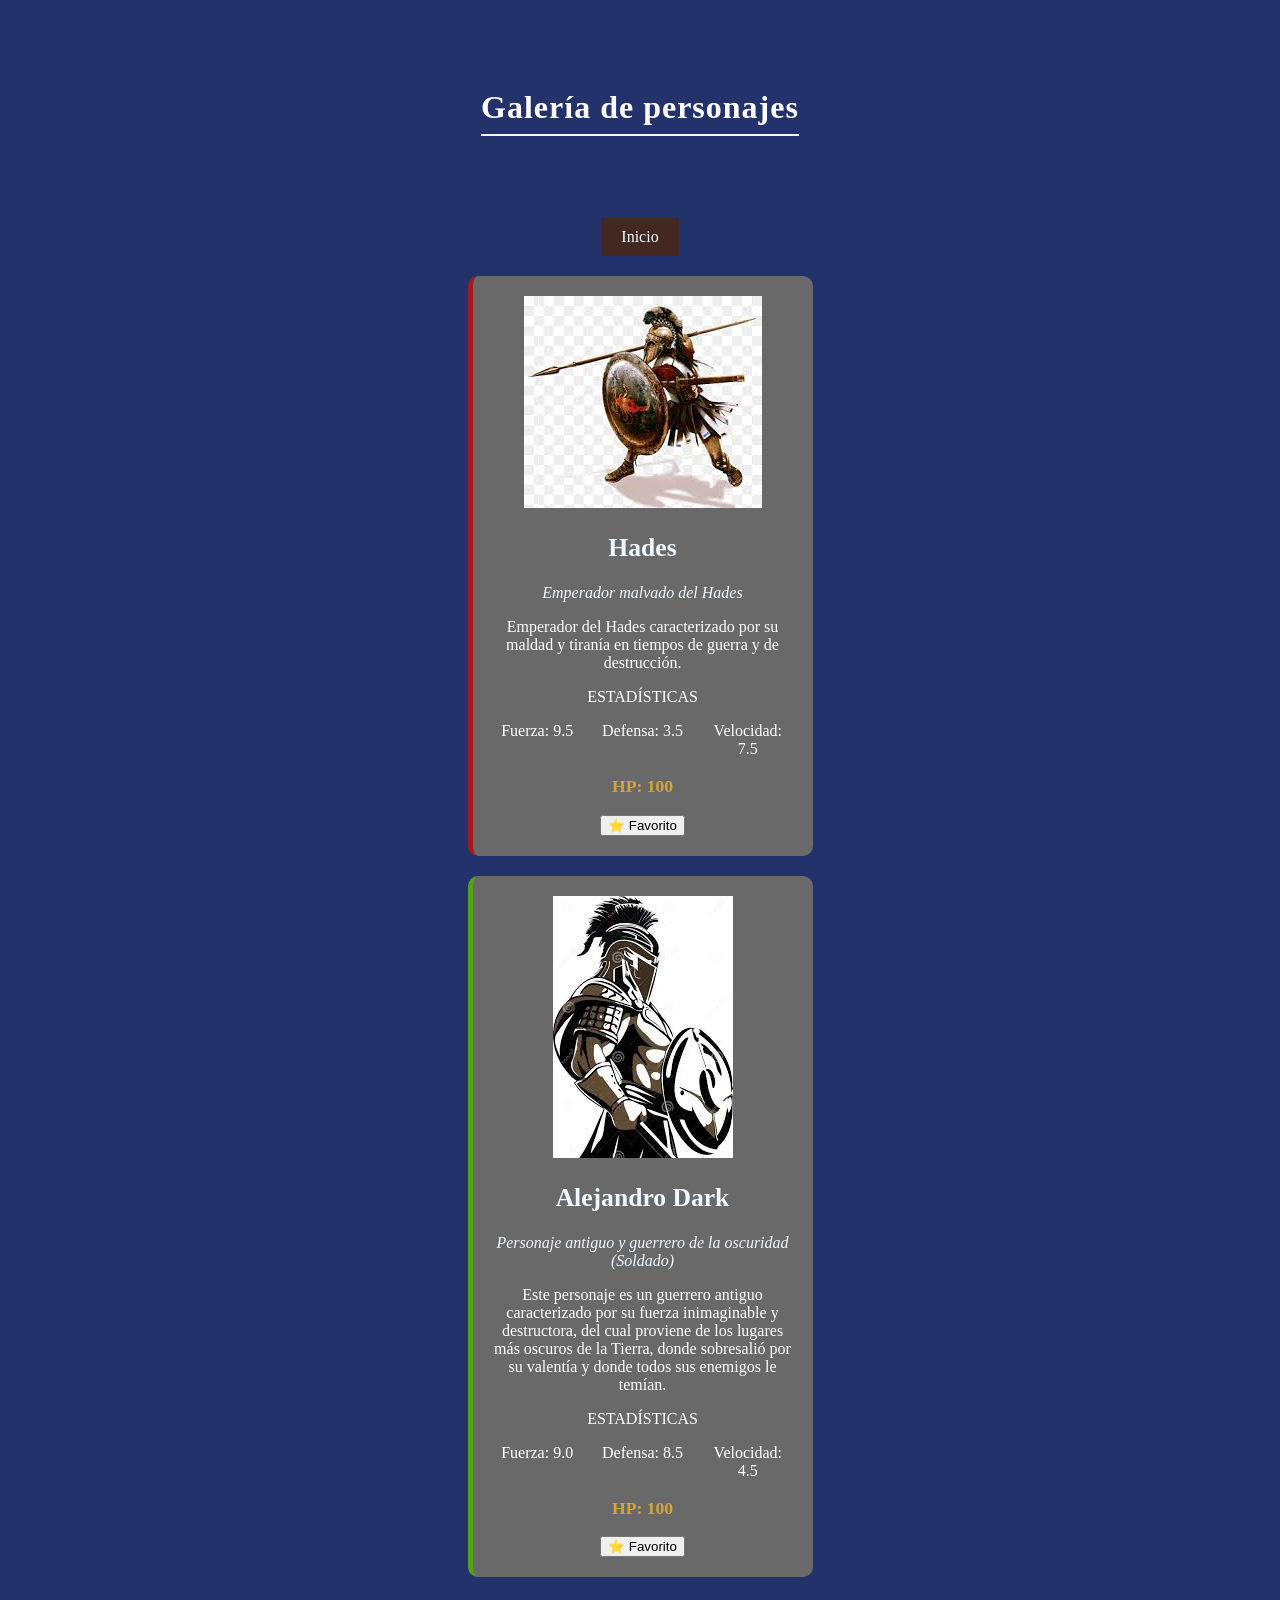
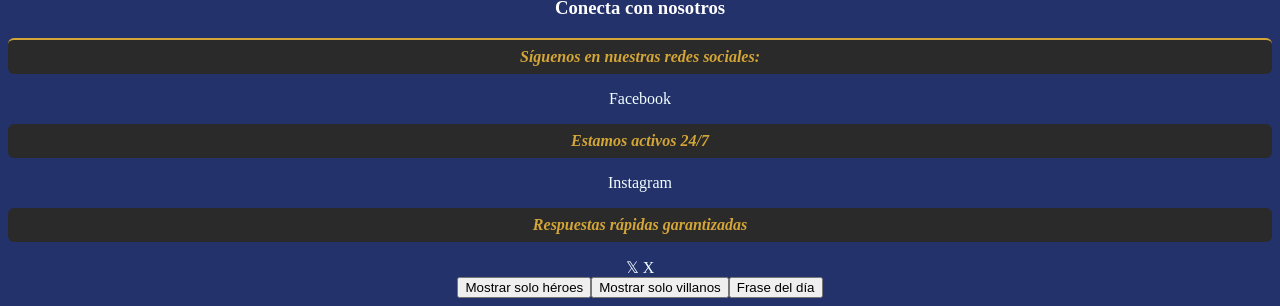
==== Taller 2 Desarrollo Web BecerraChristian/personajes.html @ d90e1807 "Subo taller desarrollo web" ====
<!DOCTYPE html>
<html lang="es">

<head>
    <meta charset="UTF-8">
    <meta name="viewport" content="width=device-width, initial-scale=1.0">
    <link rel="stylesheet" href="estilos.css">
    <script src="script.js" defer></script>
    <title>Proyecto desarrollo web</title>
</head>

<body>

    
    <div style="text-align: center; padding: 60px 20px;">
        <h1 id="titulo-galeria">
            Galería de personajes
        </h1>
    </div>

    <div class="boton">
        <a href="index.html">
            Inicio
        </a>
    </div>

    <article class="ficha" data-tipo="villano">

        <img src="Villano1.jpg"
             alt="Un tirano cacracterizado por su maldad y soberbia">

        <h2 class="nombre">
            Hades
        </h2>

        <p class="clase">
            Emperador malvado del Hades
        </p>

        <p>
            Emperador del Hades caracterizado por su maldad y tiranía
            en tiempos de guerra y de destrucción.
        </p>

        <p>
            ESTADÍSTICAS
        </p>

        <ul class="stats">
            <li>Fuerza: 9.5</li>
            <li>Defensa: 3.5</li>
            <li>Velocidad: 7.5</li>
        </ul>

        <p class="vida">
            HP: 100
        </p>

    </article>

    <article class="ficha" data-tipo="heroe">

        <img src="Heroe1.jpg"
             alt="Un guerrero antiguo caracterizado por su fuerza inimaginable y destructora">

        <h2 class="nombre">
            Alejandro Dark
        </h2>

        <p class="clase">
            Personaje antiguo y guerrero de la oscuridad (Soldado)
        </p>

        <p>
            Este personaje es un guerrero antiguo caracterizado por su
            fuerza inimaginable y destructora, del cual proviene de los
            lugares más oscuros de la Tierra, donde sobresalió por su
            valentía y donde todos sus enemigos le temían.
        </p>

        <p>
            ESTADÍSTICAS
        </p>

        <ul class="stats">
            <li>Fuerza: 9.0</li>
            <li>Defensa: 8.5</li>
            <li>Velocidad: 4.5</li>
        </ul>

        <p class="vida">
            HP: 100
        </p>

    </article>

    <div class="redes-pagina">

        <h3>
            Conecta con nosotros
        </h3>

        <p>
            Síguenos en nuestras redes sociales:
        </p>

        <!--
        El combinador hermano adyacente (+) solo aplica cuando dos
        elementos están al mismo nivel y pegados, sin nada entre ellos.
        Si mueves algo, deja de funcionar.
        -->

        <a href="https://www.facebook.com/" target="_blank">
            Facebook
        </a>

        <p>
            Estamos activos 24/7
        </p>

        <a href="https://www.instagram.com/" target="_blank">
            Instagram
        </a>

        <p>
            Respuestas rápidas garantizadas
        </p>

        <a href="https://x.com/?lang=es" target="_blank">
            𝕏 X
        </a>

        <!--
        El combinador hermano general (~) aplica a todos los elementos
        del tipo especificado que vengan después, al mismo nivel,
        sin importar si están pegados o no. Es como +, pero más permisivo.
        -->

    </div>

    
</body>

</html>
---- Taller 2 Desarrollo Web BecerraChristian/estilos.css ----
.boton {
    display: inline-block;
    background-color: #422722;
    text-align: center;
    padding: 10px 20px;
}

a {
    color: azure;
    text-decoration: none;
}

a:hover {
    color: black;
    text-decoration: underline;
}

/* Estilo para los héroes */
[data-tipo="heroe"] {
    border-left: 5px solid #56A11A;
}

/* Estilo para los villanos */
[data-tipo="villano"] {
    border-left: 5px solid #A11A1E;
}

body {
    background-color: #24326B;
    color: rgba(255, 255, 255, 0.993);
    font-family: Georgia, 'Times New Roman', Times, serif;
    text-align: center;
}

.ficha {
    background-color: dimgrey;
    padding: 20px;
    border-radius: 10px;
    max-width: 300px;
    margin: 20px auto;
}

.nombre {
    color: aliceblue;
    font-size: 1.6rem;
    font-weight: bold;
}

.clase {
    color: aliceblue;
    font-style: italic;
}

.stats {
    list-style: none;
    padding: 0;
    display: grid;
    gap: 16px;
    justify-content: space-between;
    grid-template-columns: repeat(3, 1fr);
}

.vida {
    color: #d4a537;
    font-weight: bold;
    font-size: 1.1rem;
}

#titulo-galeria {
    letter-spacing: 1px;
    border-bottom: 2px solid aliceblue;
    padding-bottom: 8px;
    display: inline-block;
}

.redes-pagina > p {
    font-style: italic;
    background-color: #2a2a2a;
    padding: 8px 12px;
    border-radius: 6px;
}

h3 + p {
    margin-top: 16px;
    border-top: 2px solid #d4a537;
    padding-top: 12px;
}

h3 ~ p {
    color: #d4a537;
    font-weight: bold;
}
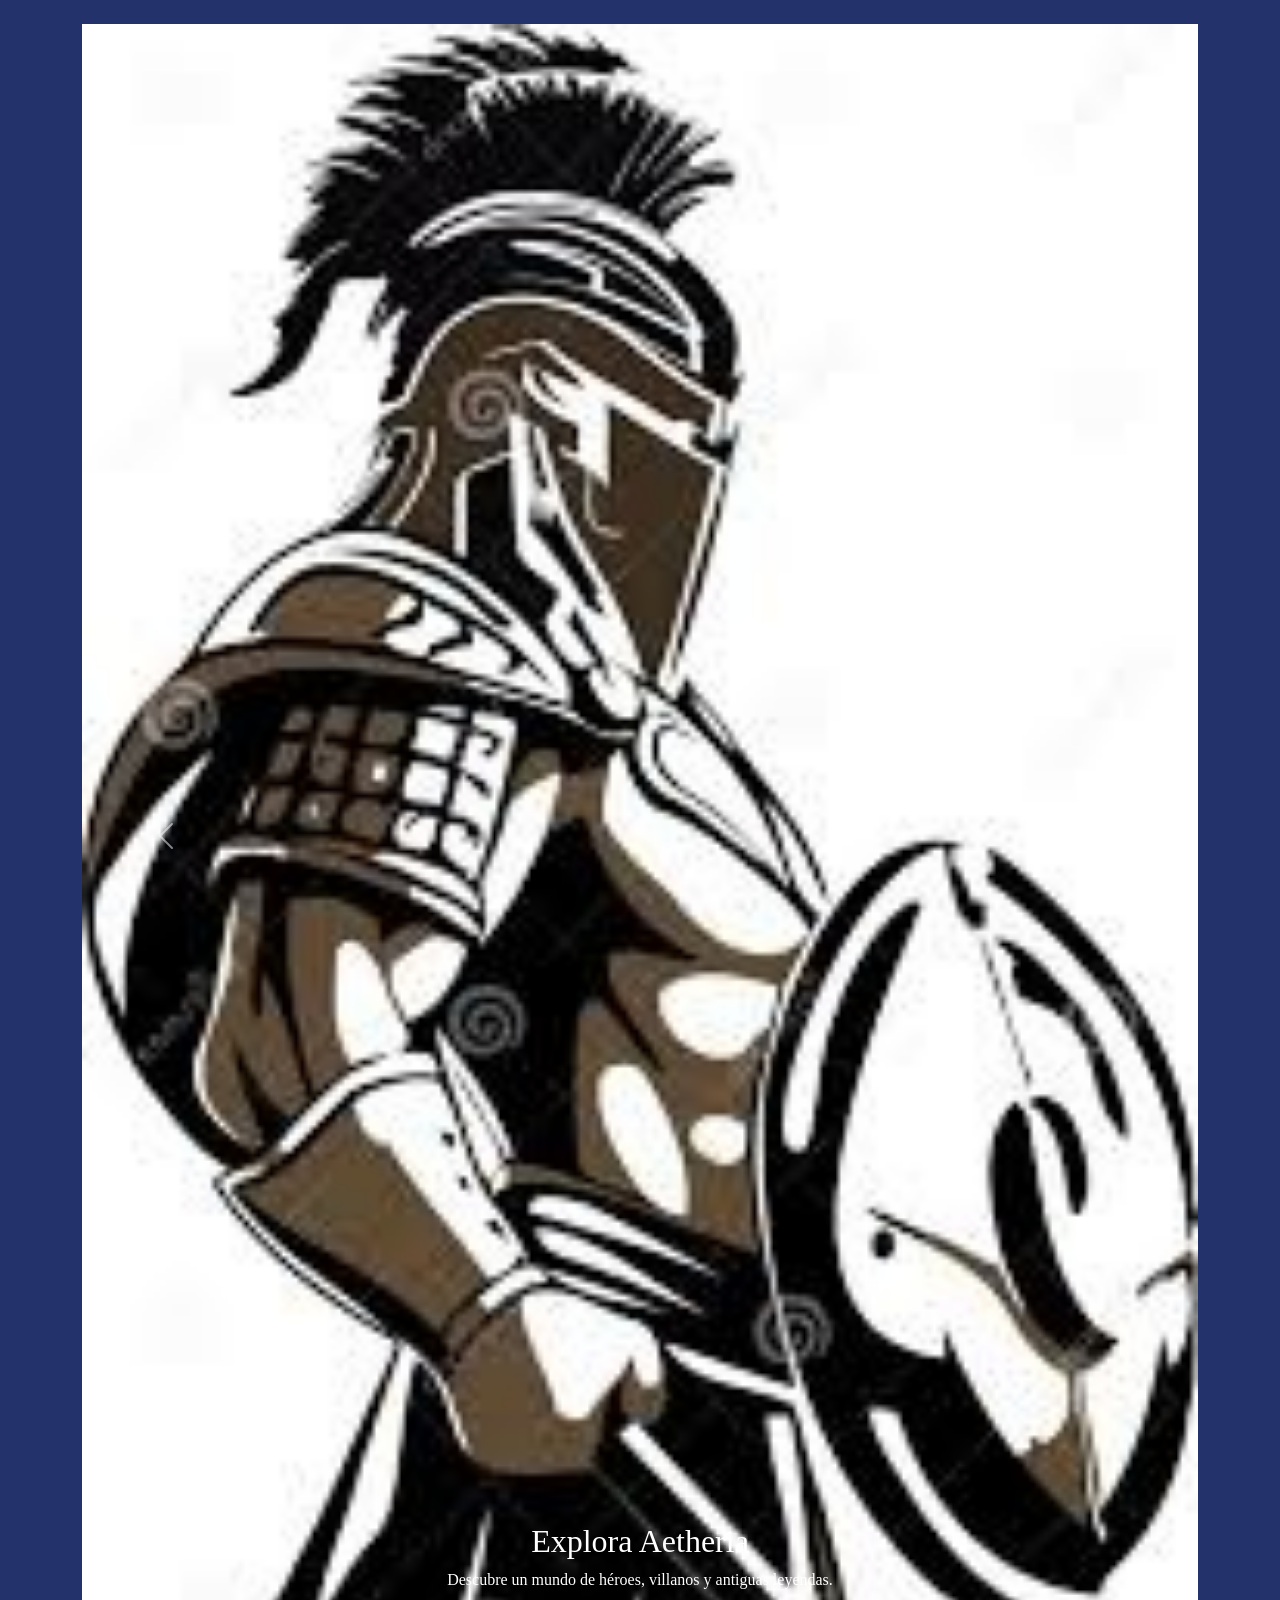
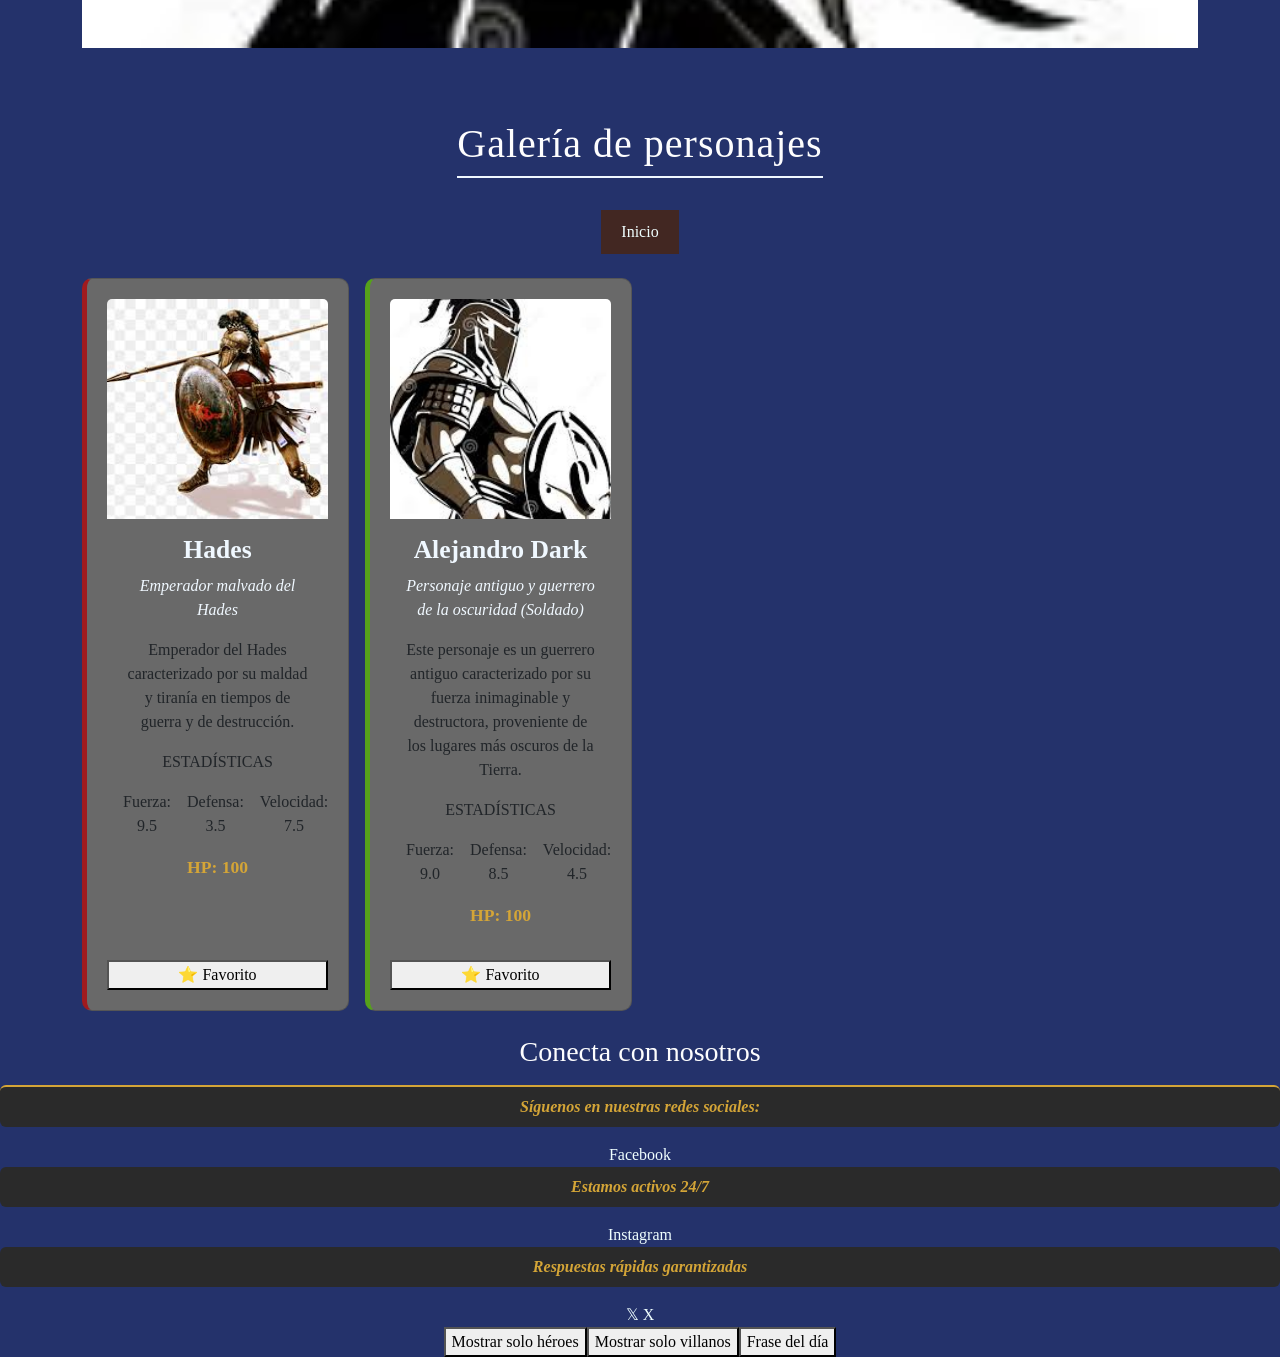
==== commit 171cbcf6: "Actulizo con botstrap y" ====
--- a/Taller 2 Desarrollo Web BecerraChristian/personajes.html
+++ b/Taller 2 Desarrollo Web BecerraChristian/personajes.html
@@ -4,6 +4,7 @@
 <head>
     <meta charset="UTF-8">
     <meta name="viewport" content="width=device-width, initial-scale=1.0">
+    <link href="https://cdn.jsdelivr.net/npm/bootstrap@5.3.3/dist/css/bootstrap.min.css" rel="stylesheet">
     <link rel="stylesheet" href="estilos.css">
     <script src="script.js" defer></script>
     <title>Proyecto desarrollo web</title>
@@ -12,87 +13,83 @@
 <body>
 
     
-    <div style="text-align: center; padding: 60px 20px;">
-        <h1 id="titulo-galeria">
-            Galería de personajes
-        </h1>
-    </div>
+    <main class="container py-4">
+        <div id="aetheria-carousel" class="carousel slide mb-5" data-bs-ride="carousel">
+            <div class="carousel-inner">
+                <div class="carousel-item active">
+                    <img src="Heroe1.jpg" class="d-block w-100" alt="Héroe de Aetheria">
+                    <div class="carousel-caption">
+                        <h2>Explora Aetheria</h2>
+                        <p>Descubre un mundo de héroes, villanos y antiguas leyendas.</p>
+                    </div>
+                </div>
+                <div class="carousel-item">
+                    <img src="Villano1.jpg" class="d-block w-100" alt="Villano de Aetheria">
+                    <div class="carousel-caption">
+                        <h2>Forja tu leyenda</h2>
+                        <p>Elige tu personaje y comienza tu propia aventura.</p>
+                    </div>
+                </div>
+                <div class="carousel-item">
+                    <img src="Heroe1.jpg" class="d-block w-100" alt="Aventura en Aetheria">
+                    <div class="carousel-caption">
+                        <h2>Comparte la aventura</h2>
+                        <p>Juega, diviértete y encuentra aliados en el camino.</p>
+                    </div>
+                </div>
+            </div>
+            <button class="carousel-control-prev" type="button" data-bs-target="#aetheria-carousel" data-bs-slide="prev">
+                <span class="carousel-control-prev-icon" aria-hidden="true"></span>
+                <span class="visually-hidden">Anterior</span>
+            </button>
+            <button class="carousel-control-next" type="button" data-bs-target="#aetheria-carousel" data-bs-slide="next">
+                <span class="carousel-control-next-icon" aria-hidden="true"></span>
+                <span class="visually-hidden">Siguiente</span>
+            </button>
+        </div>
 
-    <div class="boton">
-        <a href="index.html">
-            Inicio
-        </a>
-    </div>
+        <div class="text-center py-4">
+            <h1 id="titulo-galeria">Galería de personajes</h1>
+        </div>
 
-    <article class="ficha" data-tipo="villano">
+        <div class="boton mb-4">
+            <a href="index.html">Inicio</a>
+        </div>
 
-        <img src="Villano1.jpg"
-             alt="Un tirano cacracterizado por su maldad y soberbia">
+        <section class="row g-3" aria-label="Personajes de Aetheria">
+            <div class="col-12 col-md-6 col-lg-3">
+                <article class="ficha card h-100" data-tipo="villano">
+                    <img src="Villano1.jpg" class="card-img-top" alt="Un tirano caracterizado por su maldad y soberbia">
+                    <div class="card-body">
+                        <h2 class="nombre">Hades</h2>
+                        <p class="clase">Emperador malvado del Hades</p>
+                        <p>Emperador del Hades caracterizado por su maldad y tiranía en tiempos de guerra y de destrucción.</p>
+                        <p>ESTADÍSTICAS</p>
+                        <ul class="stats">
+                            <li>Fuerza: 9.5</li><li>Defensa: 3.5</li><li>Velocidad: 7.5</li>
+                        </ul>
+                        <p class="vida">HP: 100</p>
+                    </div>
+                </article>
+            </div>
 
-        <h2 class="nombre">
-            Hades
-        </h2>
-
-        <p class="clase">
-            Emperador malvado del Hades
-        </p>
-
-        <p>
-            Emperador del Hades caracterizado por su maldad y tiranía
-            en tiempos de guerra y de destrucción.
-        </p>
-
-        <p>
-            ESTADÍSTICAS
-        </p>
-
-        <ul class="stats">
-            <li>Fuerza: 9.5</li>
-            <li>Defensa: 3.5</li>
-            <li>Velocidad: 7.5</li>
-        </ul>
-
-        <p class="vida">
-            HP: 100
-        </p>
-
-    </article>
-
-    <article class="ficha" data-tipo="heroe">
-
-        <img src="Heroe1.jpg"
-             alt="Un guerrero antiguo caracterizado por su fuerza inimaginable y destructora">
-
-        <h2 class="nombre">
-            Alejandro Dark
-        </h2>
-
-        <p class="clase">
-            Personaje antiguo y guerrero de la oscuridad (Soldado)
-        </p>
-
-        <p>
-            Este personaje es un guerrero antiguo caracterizado por su
-            fuerza inimaginable y destructora, del cual proviene de los
-            lugares más oscuros de la Tierra, donde sobresalió por su
-            valentía y donde todos sus enemigos le temían.
-        </p>
-
-        <p>
-            ESTADÍSTICAS
-        </p>
-
-        <ul class="stats">
-            <li>Fuerza: 9.0</li>
-            <li>Defensa: 8.5</li>
-            <li>Velocidad: 4.5</li>
-        </ul>
-
-        <p class="vida">
-            HP: 100
-        </p>
-
-    </article>
+            <div class="col-12 col-md-6 col-lg-3">
+                <article class="ficha card h-100" data-tipo="heroe">
+                    <img src="Heroe1.jpg" class="card-img-top" alt="Un guerrero antiguo caracterizado por su fuerza inimaginable y destructora">
+                    <div class="card-body">
+                        <h2 class="nombre">Alejandro Dark</h2>
+                        <p class="clase">Personaje antiguo y guerrero de la oscuridad (Soldado)</p>
+                        <p>Este personaje es un guerrero antiguo caracterizado por su fuerza inimaginable y destructora, proveniente de los lugares más oscuros de la Tierra.</p>
+                        <p>ESTADÍSTICAS</p>
+                        <ul class="stats">
+                            <li>Fuerza: 9.0</li><li>Defensa: 8.5</li><li>Velocidad: 4.5</li>
+                        </ul>
+                        <p class="vida">HP: 100</p>
+                    </div>
+                </article>
+            </div>
+        </section>
+    </main>
 
     <div class="redes-pagina">
 
@@ -138,7 +135,7 @@
 
     </div>
 
-    
+    <script src="https://cdn.jsdelivr.net/npm/bootstrap@5.3.3/dist/js/bootstrap.bundle.min.js"></script>
 </body>
 
 </html>
--- a/Taller 2 Desarrollo Web BecerraChristian/estilos.css
+++ b/Taller 2 Desarrollo Web BecerraChristian/estilos.css
@@ -37,8 +37,12 @@
     background-color: dimgrey;
     padding: 20px;
     border-radius: 10px;
-    max-width: 300px;
-    margin: 20px auto;
+    text-align: center;
+}
+
+.ficha img {
+    height: 220px;
+    object-fit: cover;
 }
 
 .nombre {
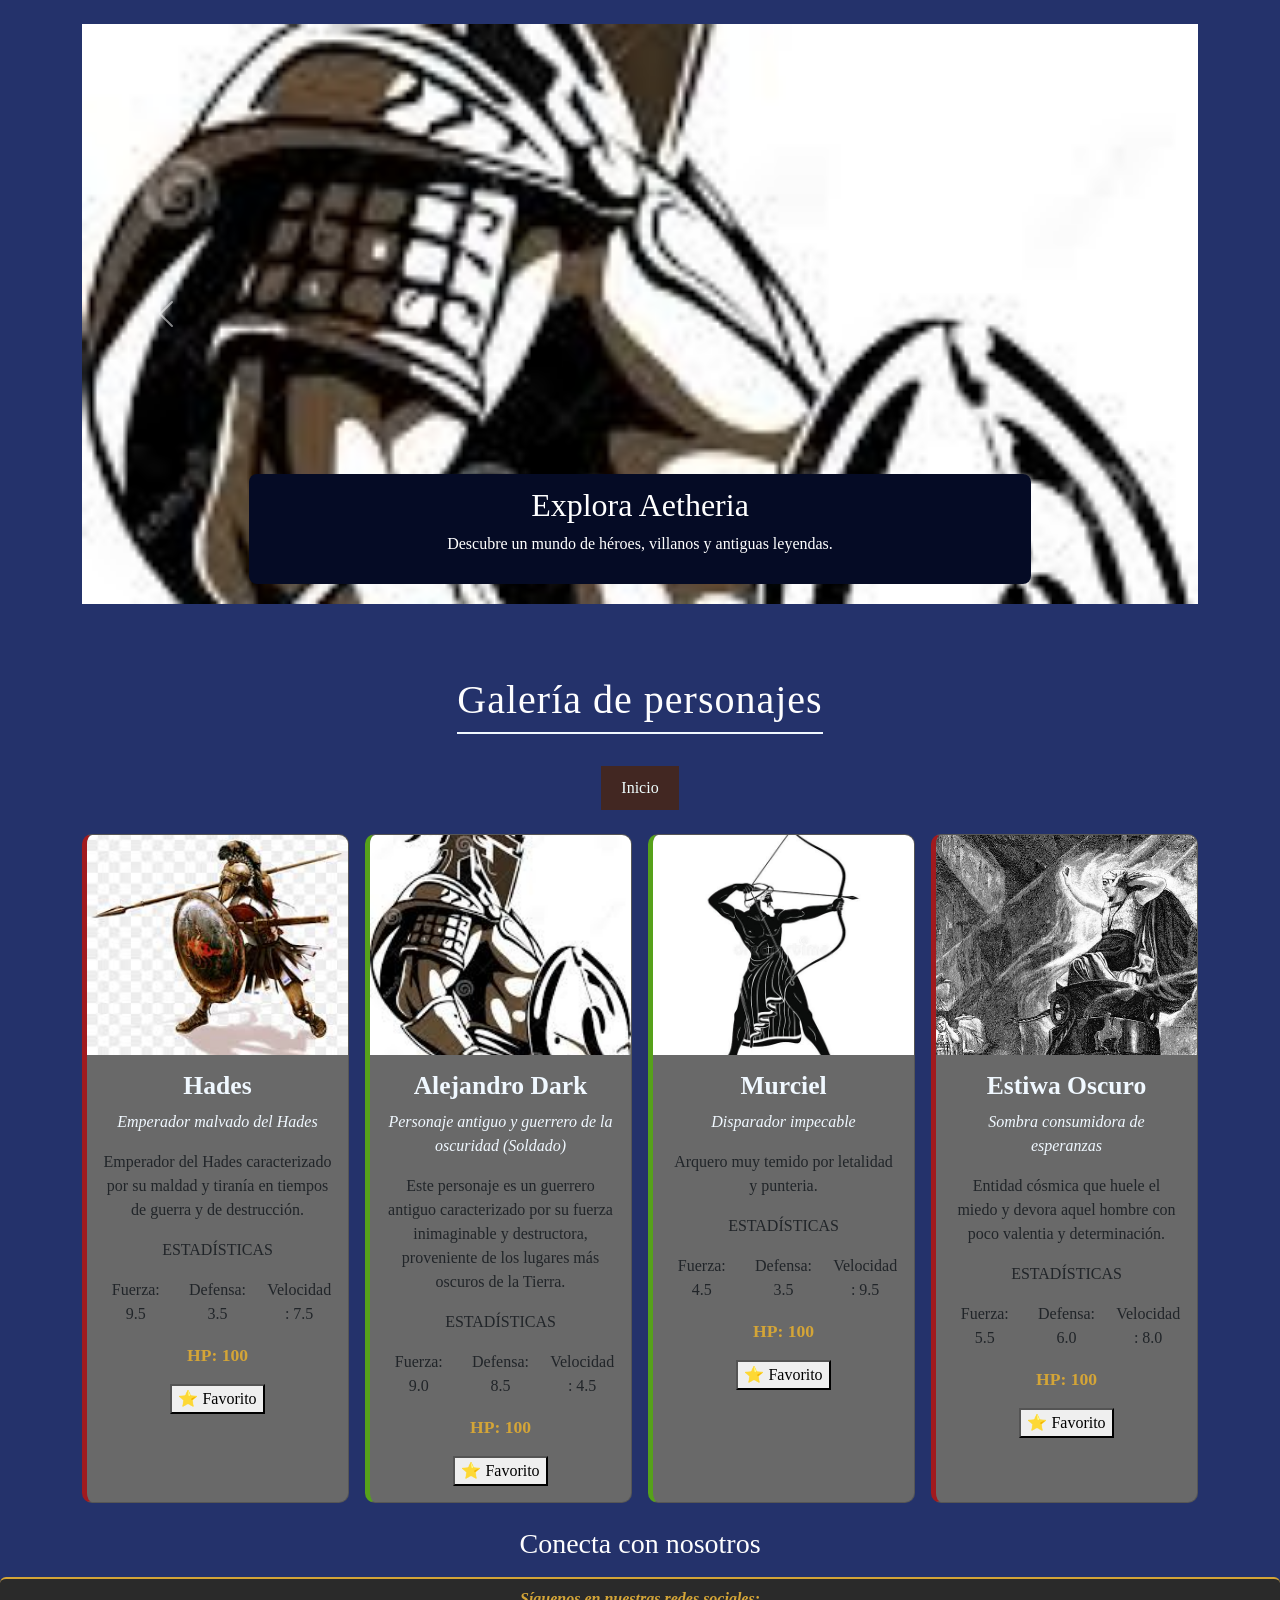
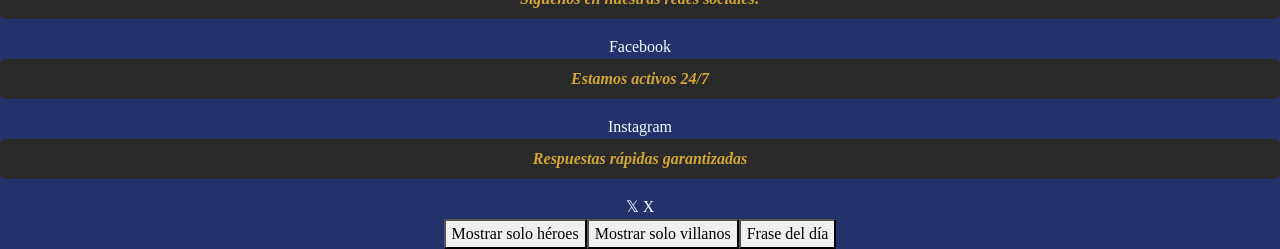
==== commit 249a6b4e: "Modificaciones estilo css y tamaño, adcional se añaden dos personajes a al pantalla" ====
--- a/Taller 2 Desarrollo Web BecerraChristian/personajes.html
+++ b/Taller 2 Desarrollo Web BecerraChristian/personajes.html
@@ -31,7 +31,7 @@
                     </div>
                 </div>
                 <div class="carousel-item">
-                    <img src="Heroe1.jpg" class="d-block w-100" alt="Aventura en Aetheria">
+                    <img src="Heroe 2.jpeg" class="d-block w-100" alt="Aventura en Aetheria">
                     <div class="carousel-caption">
                         <h2>Comparte la aventura</h2>
                         <p>Juega, diviértete y encuentra aliados en el camino.</p>
@@ -83,6 +83,38 @@
                         <p>ESTADÍSTICAS</p>
                         <ul class="stats">
                             <li>Fuerza: 9.0</li><li>Defensa: 8.5</li><li>Velocidad: 4.5</li>
+                        </ul>
+                        <p class="vida">HP: 100</p>
+                    </div>
+                </article>
+            </div>
+
+            <div class="col-12 col-md-6 col-lg-3">
+                <article class="ficha card h-100" data-tipo="heroe">
+                    <img src="Heroe 2.jpeg" class="card-img-top" alt="Un guerrero antiguo caracterizado por su fuerza inimaginable y destructora">
+                    <div class="card-body">
+                        <h2 class="nombre">Murciel</h2>
+                        <p class="clase">Disparador impecable</p>
+                        <p>Arquero muy temido por letalidad y punteria.</p>
+                        <p>ESTADÍSTICAS</p>
+                        <ul class="stats">
+                            <li>Fuerza: 4.5</li><li>Defensa: 3.5</li><li>Velocidad: 9.5</li>
+                        </ul>
+                        <p class="vida">HP: 100</p>
+                    </div>
+                </article>
+            </div>
+
+            <div class="col-12 col-md-6 col-lg-3">
+                <article class="ficha card h-100" data-tipo="villano">
+                    <img src="Villano 3.jpeg" class="card-img-top" alt="Un guerrero antiguo caracterizado por su fuerza inimaginable y destructora">
+                    <div class="card-body">
+                        <h2 class="nombre">Estiwa Oscuro</h2>
+                        <p class="clase">Sombra consumidora de esperanzas</p>
+                        <p>Entidad cósmica que huele el miedo y devora aquel hombre con poco valentia y determinación.</p>
+                        <p>ESTADÍSTICAS</p>
+                        <ul class="stats">
+                            <li>Fuerza: 5.5</li><li>Defensa: 6.0</li><li>Velocidad: 8.0</li>
                         </ul>
                         <p class="vida">HP: 100</p>
                     </div>
--- a/Taller 2 Desarrollo Web BecerraChristian/estilos.css
+++ b/Taller 2 Desarrollo Web BecerraChristian/estilos.css
@@ -16,12 +16,12 @@
     text-decoration: underline;
 }
 
-/* Estilo para los héroes */
+
 [data-tipo="heroe"] {
     border-left: 5px solid #56A11A;
 }
 
-/* Estilo para los villanos */
+
 [data-tipo="villano"] {
     border-left: 5px solid #A11A1E;
 }
@@ -35,14 +35,34 @@
 
 .ficha {
     background-color: dimgrey;
-    padding: 20px;
     border-radius: 10px;
     text-align: center;
+    width: 100%;
+    min-width: 0;
+    overflow: hidden;
 }
 
 .ficha img {
+    width: 100%;
     height: 220px;
     object-fit: cover;
+}
+
+#aetheria-carousel img {
+    width: 100%;
+    height: 580px;
+    object-fit: cover;
+}
+
+#aetheria-carousel .carousel-caption {
+    background-color: rgba(5, 11, 37, 1);
+    padding: 12px 20px;
+    border-radius: 8px;
+}
+
+#aetheria-carousel .carousel-caption h2,
+#aetheria-carousel .carousel-caption p {
+    color: white;
 }
 
 .nombre {
@@ -62,7 +82,8 @@
     display: grid;
     gap: 16px;
     justify-content: space-between;
-    grid-template-columns: repeat(3, 1fr);
+    grid-template-columns: repeat(3, minmax(0, 1fr));
+    overflow-wrap: anywhere;
 }
 
 .vida {
@@ -96,3 +117,17 @@
     font-weight: bold;
 }
 
+
+
+#aetheria-carousel .carousel-caption h2 {
+    color: #FFFFFF;
+}
+
+#aetheria-carousel .carousel-caption p {
+    color: #FFFFFF;
+}
+
+#aetheria-carousel .carousel-caption h2,
+#aetheria-carousel .carousel-caption p {
+    font-family: Georgia, 'Times New Roman', serif;
+}
